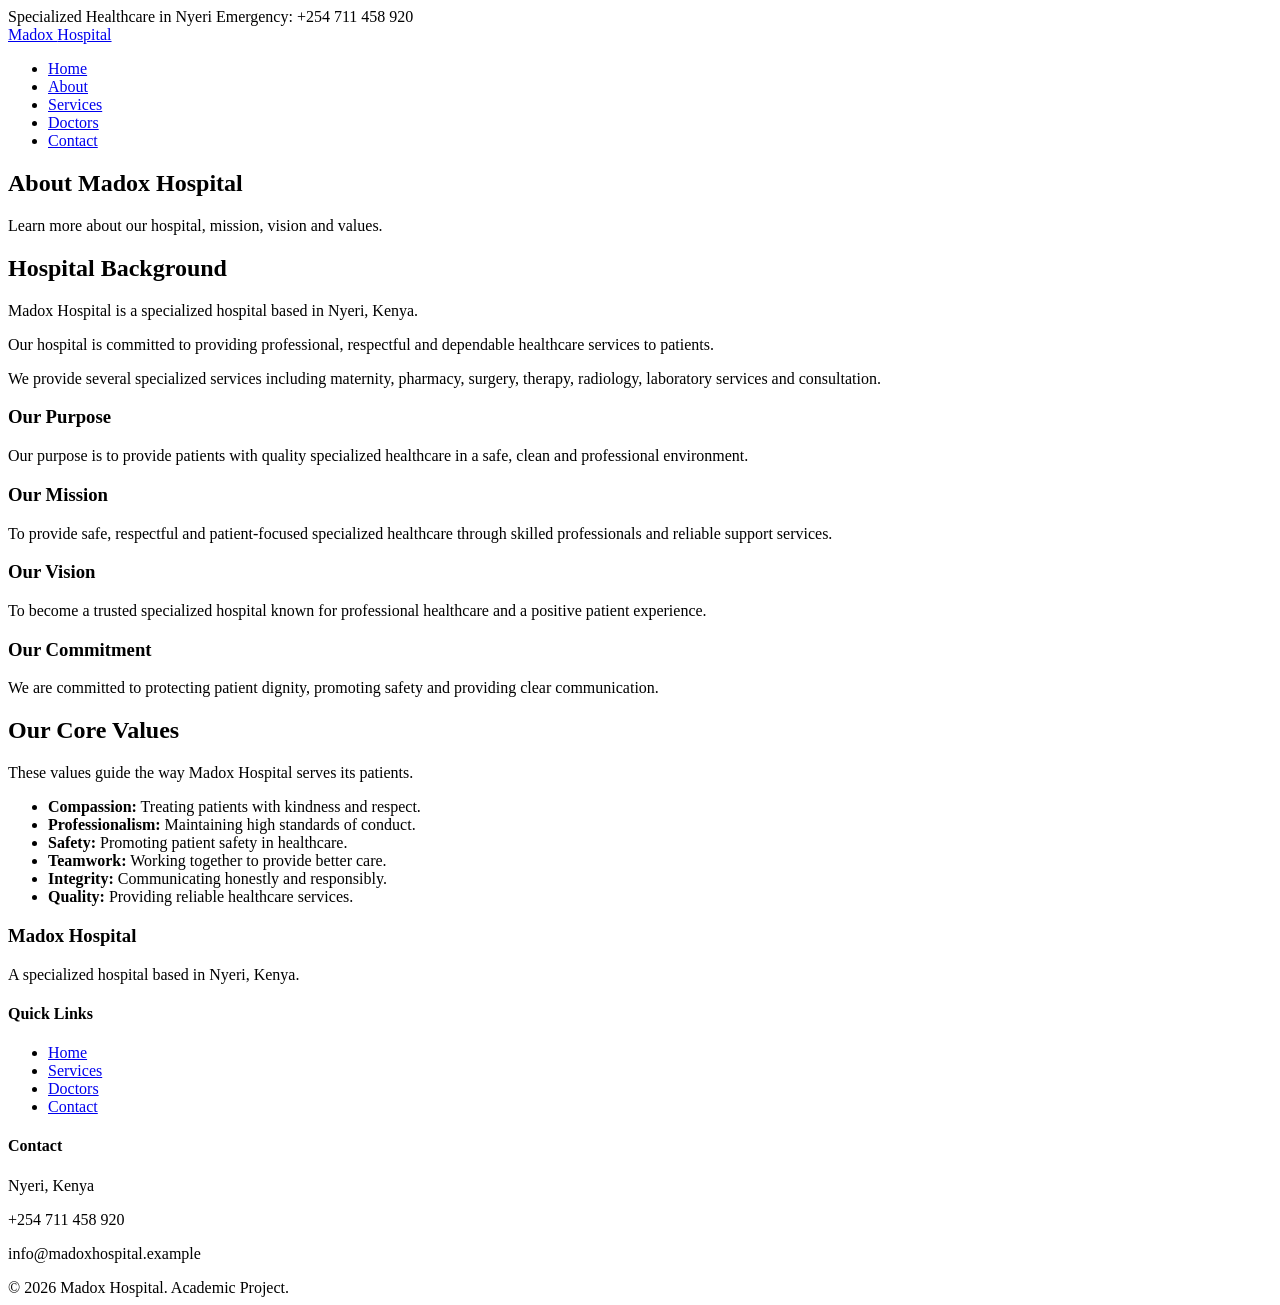
==== about.html @ 1bfaea6d "build 5 pages website" ====
<!DOCTYPE html>
<html lang="en">
<head>
    <meta charset="UTF-8">
    <meta name="viewport" content="width=device-width, initial-scale=1.0">

    <title>Madox Hospital | About</title>

    <!-- External CSS -->
    <link rel="stylesheet" href="css/style.css">
</head>

<body>

    <!-- Top Bar -->
    <div class="topbar">
        <div class="container">
            <span>Specialized Healthcare in Nyeri</span>
            <span>Emergency: +254 711 458 920</span>
        </div>
    </div>

    <!-- Navigation -->
    <header>
        <div class="container navbar">

            <a class="brand" href="index.html">
                Madox <span>Hospital</span>
            </a>

            <nav>
                <ul>
                    <li><a href="index.html">Home</a></li>
                    <li><a class="active" href="about.html">About</a></li>
                    <li><a href="services.html">Services</a></li>
                    <li><a href="doctors.html">Doctors</a></li>
                    <li><a href="contact.html">Contact</a></li>
                </ul>
            </nav>

        </div>
    </header>

    <!-- Page Banner -->
    <section class="page-banner">

        <div class="container">

            <h1>About Madox Hospital</h1>

            <p>
                Learn more about our hospital, mission,
                vision and values.
            </p>

        </div>

    </section>

    <!-- Background -->
    <section class="section">

        <div class="container grid-2">

            <div class="content-block">

                <h2>Hospital Background</h2>

                <p>
                    Madox Hospital is a specialized hospital
                    based in Nyeri, Kenya.
                </p>

                <p>
                    Our hospital is committed to providing
                    professional, respectful and dependable
                    healthcare services to patients.
                </p>

                <p>
                    We provide several specialized services
                    including maternity, pharmacy, surgery,
                    therapy, radiology, laboratory services
                    and consultation.
                </p>

            </div>

            <div class="card">

                <h3>Our Purpose</h3>

                <p>
                    Our purpose is to provide patients with
                    quality specialized healthcare in a safe,
                    clean and professional environment.
                </p>

            </div>

        </div>

    </section>

    <!-- Mission Vision -->
    <section class="section section-light">

        <div class="container">

            <div class="grid-3">

                <div class="card">

                    <h3>Our Mission</h3>

                    <p>
                        To provide safe, respectful and
                        patient-focused specialized healthcare
                        through skilled professionals and
                        reliable support services.
                    </p>

                </div>

                <div class="card">

                    <h3>Our Vision</h3>

                    <p>
                        To become a trusted specialized
                        hospital known for professional
                        healthcare and a positive patient
                        experience.
                    </p>

                </div>

                <div class="card">

                    <h3>Our Commitment</h3>

                    <p>
                        We are committed to protecting patient
                        dignity, promoting safety and providing
                        clear communication.
                    </p>

                </div>

            </div>

        </div>

    </section>

    <!-- Values -->
    <section class="section">

        <div class="container content-block">

            <h2>Our Core Values</h2>

            <p>
                These values guide the way Madox Hospital
                serves its patients.
            </p>

            <ul class="values-list">

                <li>
                    <strong>Compassion:</strong>
                    Treating patients with kindness and respect.
                </li>

                <li>
                    <strong>Professionalism:</strong>
                    Maintaining high standards of conduct.
                </li>

                <li>
                    <strong>Safety:</strong>
                    Promoting patient safety in healthcare.
                </li>

                <li>
                    <strong>Teamwork:</strong>
                    Working together to provide better care.
                </li>

                <li>
                    <strong>Integrity:</strong>
                    Communicating honestly and responsibly.
                </li>

                <li>
                    <strong>Quality:</strong>
                    Providing reliable healthcare services.
                </li>

            </ul>

        </div>

    </section>

    <!-- Footer -->
    <footer>

        <div class="container">

            <div class="footer-grid">

                <div>

                    <h3>Madox Hospital</h3>

                    <p>
                        A specialized hospital based in
                        Nyeri, Kenya.
                    </p>

                </div>

                <div>

                    <h4>Quick Links</h4>

                    <ul>

                        <li>
                            <a href="index.html">Home</a>
                        </li>

                        <li>
                            <a href="services.html">Services</a>
                        </li>

                        <li>
                            <a href="doctors.html">Doctors</a>
                        </li>

                        <li>
                            <a href="contact.html">Contact</a>
                        </li>

                    </ul>

                </div>

                <div>

                    <h4>Contact</h4>

                    <p>Nyeri, Kenya</p>

                    <p>+254 711 458 920</p>

                    <p>info@madoxhospital.example</p>

                </div>

            </div>

            <div class="copyright">
                &copy; 2026 Madox Hospital. Academic Project.
            </div>

        </div>

    </footer>

</body>
</html>
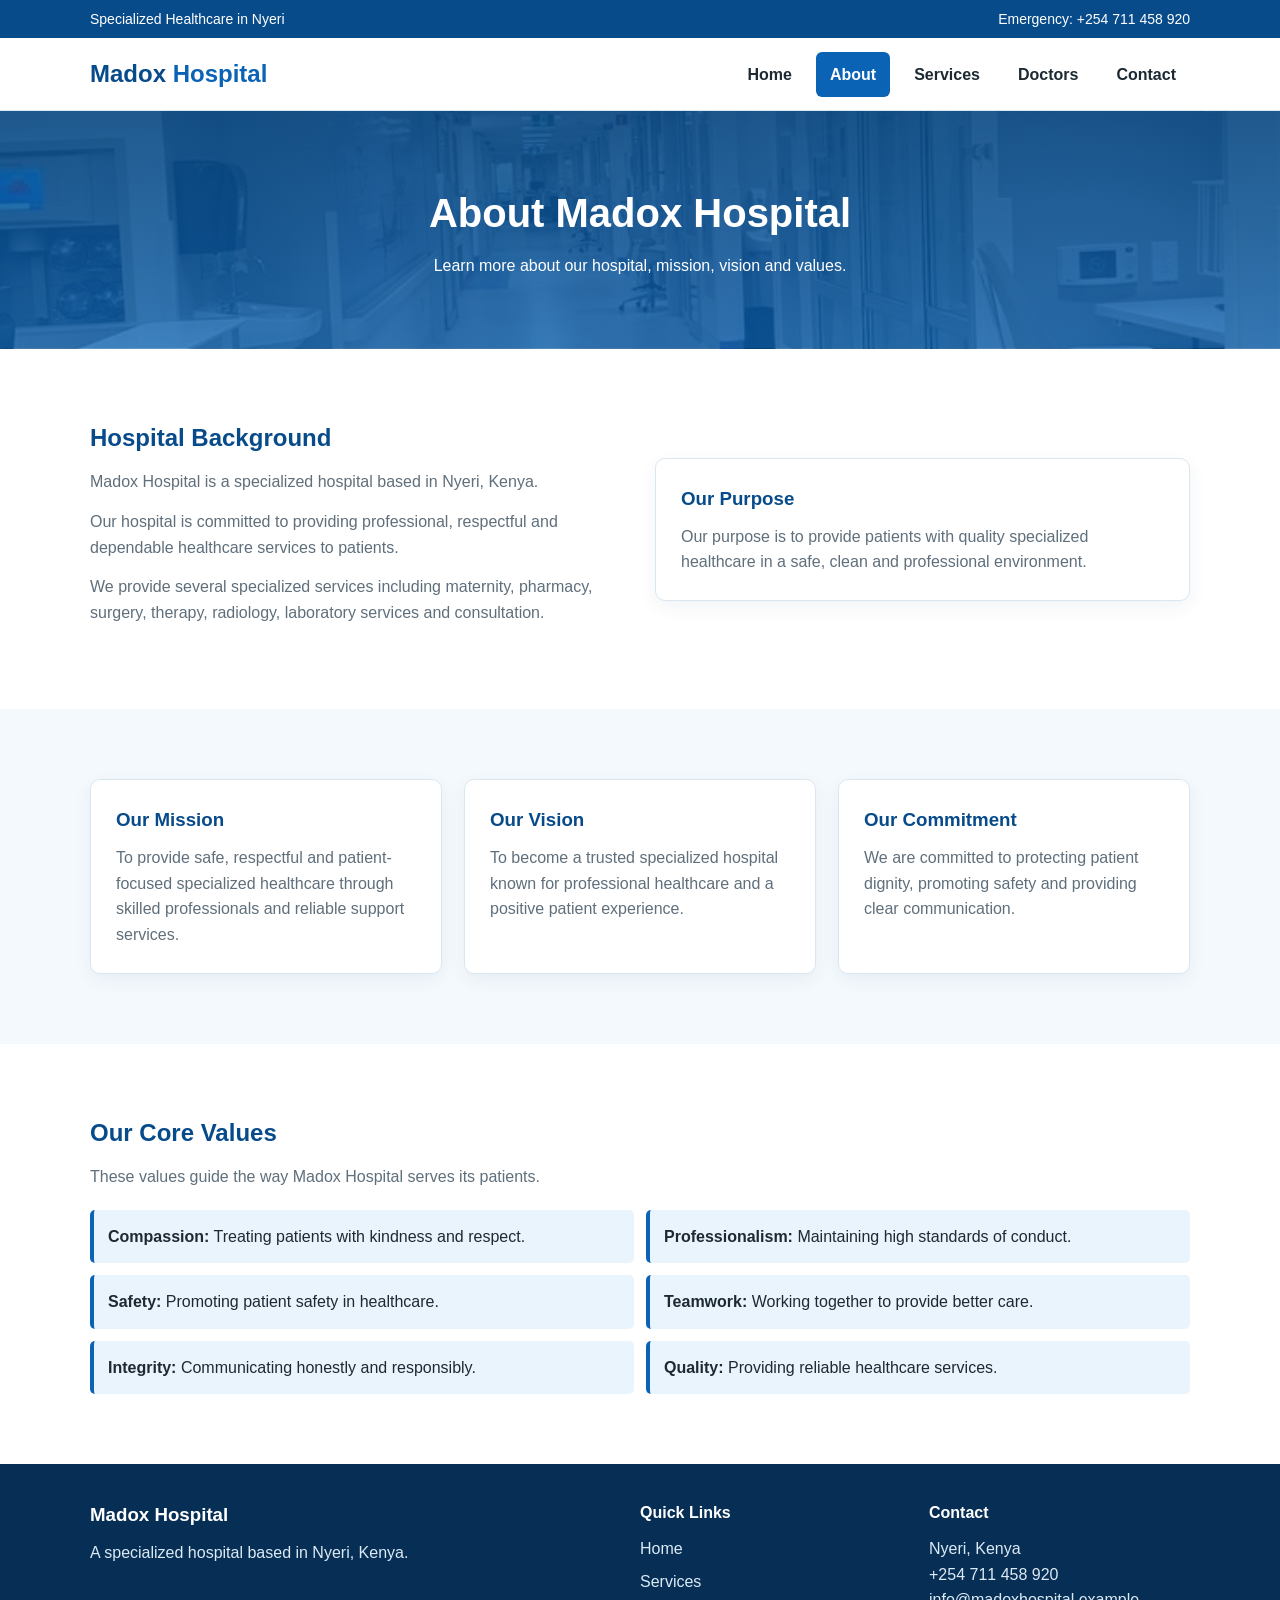
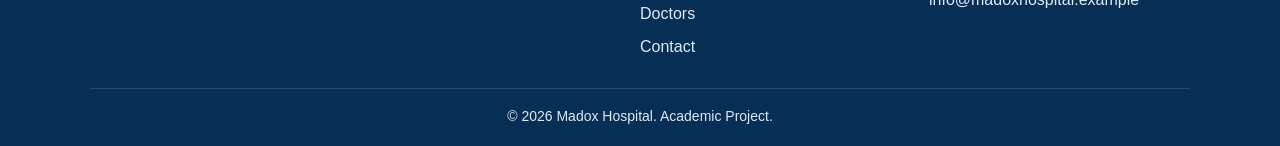
==== commit 30cf6a6e: "i have fixed typing error" ====
--- a/about.html
+++ b/about.html
@@ -7,7 +7,7 @@
     <title>Madox Hospital | About</title>
 
     <!-- External CSS -->
-    <link rel="stylesheet" href="css/style.css">
+    <link rel="stylesheet" href="CSS/style.css">
 </head>
 
 <body>
--- a/CSS/style.css
+++ b/CSS/style.css
@@ -0,0 +1,535 @@
+/* =========================
+   GENERAL STYLES
+   ========================= */
+
+* {
+    box-sizing: border-box;
+    margin: 0;
+    padding: 0;
+}
+
+html {
+    scroll-behavior: smooth;
+}
+
+body {
+    font-family: Arial, Helvetica, sans-serif;
+    color: #1d2a33;
+    background: white;
+    line-height: 1.6;
+}
+
+a {
+    text-decoration: none;
+    color: inherit;
+}
+
+.container {
+    width: 92%;
+    max-width: 1100px;
+    margin: auto;
+}
+
+
+/* =========================
+   TOP BAR
+   ========================= */
+
+.topbar {
+    background: #084b8a;
+    color: white;
+    font-size: 14px;
+    padding: 8px 0;
+}
+
+.topbar .container {
+    display: flex;
+    justify-content: space-between;
+    gap: 15px;
+}
+
+
+/* =========================
+   NAVIGATION
+   ========================= */
+
+header {
+    background: white;
+    border-bottom: 1px solid #dbe7f0;
+    position: sticky;
+    top: 0;
+    z-index: 100;
+}
+
+.navbar {
+    min-height: 72px;
+    display: flex;
+    align-items: center;
+    justify-content: space-between;
+    gap: 20px;
+}
+
+.brand {
+    color: #084b8a;
+    font-size: 24px;
+    font-weight: bold;
+}
+
+.brand span {
+    color: #0b63b6;
+}
+
+nav ul {
+    list-style: none;
+    display: flex;
+    gap: 10px;
+}
+
+nav a {
+    display: block;
+    padding: 10px 14px;
+    border-radius: 6px;
+    font-weight: bold;
+}
+
+nav a:hover,
+nav a.active {
+    background: #0b63b6;
+    color: white;
+}
+
+
+/* =========================
+   HERO
+   ========================= */
+
+.hero {
+    background:
+        linear-gradient(
+            rgba(8, 75, 138, 0.88),
+            rgba(11, 99, 182, 0.78)
+        ),
+        url("../images/madox\ hospital.jpg");
+
+    background-size: cover;
+    background-position: center;
+
+    color: white;
+    padding: 100px 0;
+}
+
+.hero-content {
+    max-width: 700px;
+}
+
+.hero h1 {
+    font-size: 55px;
+    line-height: 1.15;
+    margin: 15px 0;
+}
+
+.hero p {
+    font-size: 18px;
+    margin-bottom: 25px;
+}
+
+
+/* =========================
+   BUTTONS
+   ========================= */
+
+.btn {
+    display: inline-block;
+    background: white;
+    color: #084b8a;
+    padding: 12px 20px;
+    border-radius: 7px;
+    font-weight: bold;
+    border: 2px solid white;
+}
+
+.btn:hover {
+    background: transparent;
+    color: white;
+}
+
+.btn-primary {
+    background: #0b63b6;
+    color: white;
+    border-color: #0b63b6;
+}
+
+.btn-primary:hover {
+    background: #084b8a;
+    border-color: #084b8a;
+}
+
+
+/* =========================
+   SECTIONS
+   ========================= */
+
+.section {
+    padding: 70px 0;
+}
+
+.section-light {
+    background: #f4f9fd;
+}
+
+.section-title {
+    text-align: center;
+    margin-bottom: 40px;
+}
+
+.section-title h2 {
+    color: #084b8a;
+    font-size: 32px;
+    margin-bottom: 10px;
+}
+
+.section-title p {
+    color: #5f6f7b;
+}
+
+
+/* =========================
+   GRIDS
+   ========================= */
+
+.grid-2 {
+    display: grid;
+    grid-template-columns: 1fr 1fr;
+    gap: 30px;
+    align-items: center;
+}
+
+.grid-3 {
+    display: grid;
+    grid-template-columns: repeat(3, 1fr);
+    gap: 22px;
+}
+
+
+/* =========================
+   CARDS
+   ========================= */
+
+.card {
+    background: white;
+    border: 1px solid #dbe7f0;
+    border-radius: 10px;
+    padding: 25px;
+    box-shadow: 0 6px 18px rgba(18, 56, 83, 0.06);
+}
+
+.card h3 {
+    color: #084b8a;
+    margin-bottom: 10px;
+}
+
+.card p {
+    color: #5f6f7b;
+}
+
+.icon-box {
+    width: 54px;
+    height: 54px;
+    border-radius: 50%;
+    background: #eaf4fc;
+    color: #0b63b6;
+
+    display: flex;
+    align-items: center;
+    justify-content: center;
+
+    font-weight: bold;
+    margin-bottom: 15px;
+}
+
+
+/* =========================
+   PAGE BANNER
+   ========================= */
+
+.page-banner {
+    background:
+        linear-gradient(
+            rgba(8, 75, 138, 0.88),
+            rgba(11, 99, 182, 0.78)
+        ),
+        url("../images/corridor.jpg");
+
+    background-size: cover;
+    background-position: center;
+
+    color: white;
+    padding: 70px 0;
+    text-align: center;
+}
+
+.page-banner h1 {
+    font-size: 40px;
+    margin-bottom: 8px;
+}
+
+
+/* =========================
+   CONTENT
+   ========================= */
+
+.content-block h2 {
+    color: #084b8a;
+    margin-bottom: 12px;
+}
+
+.content-block p {
+    color: #5f6f7b;
+    margin-bottom: 14px;
+}
+
+
+/* =========================
+   VALUES
+   ========================= */
+
+.values-list {
+    list-style: none;
+
+    display: grid;
+    grid-template-columns: repeat(2, 1fr);
+
+    gap: 12px;
+    margin-top: 20px;
+}
+
+.values-list li {
+    background: #eaf4fc;
+    padding: 14px;
+    border-left: 4px solid #0b63b6;
+    border-radius: 5px;
+}
+
+
+/* =========================
+   DOCTORS
+   ========================= */
+
+.doctor-card {
+    overflow: hidden;
+    padding: 0;
+}
+
+.doctor-photo {
+    height: 230px;
+    background: #dbeaf6;
+
+    display: flex;
+    align-items: center;
+    justify-content: center;
+
+    color: #084b8a;
+    font-weight: bold;
+    text-align: center;
+    padding: 20px;
+}
+
+.doctor-info {
+    padding: 22px;
+}
+
+.specialty {
+    color: #0b63b6;
+    font-weight: bold;
+    margin-bottom: 10px;
+}
+
+
+/* =========================
+   CONTACT
+   ========================= */
+
+.contact-grid {
+    display: grid;
+    grid-template-columns: 0.9fr 1.1fr;
+    gap: 30px;
+}
+
+.contact-list {
+    list-style: none;
+}
+
+.contact-list li {
+    margin-bottom: 15px;
+    padding-bottom: 15px;
+    border-bottom: 1px solid #dbe7f0;
+}
+
+form {
+    display: grid;
+    gap: 16px;
+}
+
+.form-row {
+    display: grid;
+    grid-template-columns: 1fr 1fr;
+    gap: 16px;
+}
+
+label {
+    display: block;
+    font-weight: bold;
+    margin-bottom: 6px;
+}
+
+input,
+select,
+textarea {
+    width: 100%;
+    padding: 12px;
+
+    border: 1px solid #b9cbd9;
+    border-radius: 6px;
+
+    font: inherit;
+}
+
+textarea {
+    min-height: 140px;
+    resize: vertical;
+}
+
+button {
+    cursor: pointer;
+    font: inherit;
+}
+
+
+/* =========================
+   EMERGENCY
+   ========================= */
+
+.emergency-strip {
+    background: #e8f3fb;
+    padding: 20px 0;
+}
+
+.emergency-strip .container {
+    display: flex;
+    justify-content: space-between;
+    align-items: center;
+    gap: 18px;
+}
+
+
+/* =========================
+   FOOTER
+   ========================= */
+
+footer {
+    background: #072f55;
+    color: #dceaf5;
+    padding: 36px 0 18px;
+}
+
+.footer-grid {
+    display: grid;
+    grid-template-columns: 2fr 1fr 1fr;
+    gap: 28px;
+    margin-bottom: 22px;
+}
+
+footer h3,
+footer h4 {
+    color: white;
+    margin-bottom: 10px;
+}
+
+footer ul {
+    list-style: none;
+}
+
+footer li {
+    margin-bottom: 7px;
+}
+
+footer a:hover {
+    text-decoration: underline;
+}
+
+.copyright {
+    border-top: 1px solid rgba(255,255,255,0.15);
+    padding-top: 16px;
+    text-align: center;
+    font-size: 14px;
+}
+
+
+/* =========================
+   RESPONSIVE DESIGN
+   ========================= */
+
+@media (max-width: 800px) {
+
+    .navbar {
+        flex-direction: column;
+        padding: 18px 0;
+    }
+
+    nav ul {
+        justify-content: center;
+        flex-wrap: wrap;
+    }
+
+    .grid-2,
+    .grid-3,
+    .contact-grid,
+    .footer-grid {
+        grid-template-columns: 1fr;
+    }
+
+    .form-row {
+        grid-template-columns: 1fr;
+    }
+
+    .values-list {
+        grid-template-columns: 1fr;
+    }
+
+    .hero {
+        padding: 70px 0;
+    }
+
+    .hero h1 {
+        font-size: 40px;
+    }
+
+    .topbar .container {
+        flex-direction: column;
+    }
+    /* =========================
+   DOCTORS
+   ========================= */
+
+.doctor-card {
+    overflow: hidden;
+    padding: 0;
+}
+
+.doctor-image {
+    width: 100%;
+    height: 230px;
+    object-fit: cover;
+    display: block;
+}
+
+.doctor-info {
+    padding: 22px;
+}
+
+.specialty {
+    color: #0b63b6;
+    font-weight: bold;
+    margin-bottom: 10px;
+}
+}
